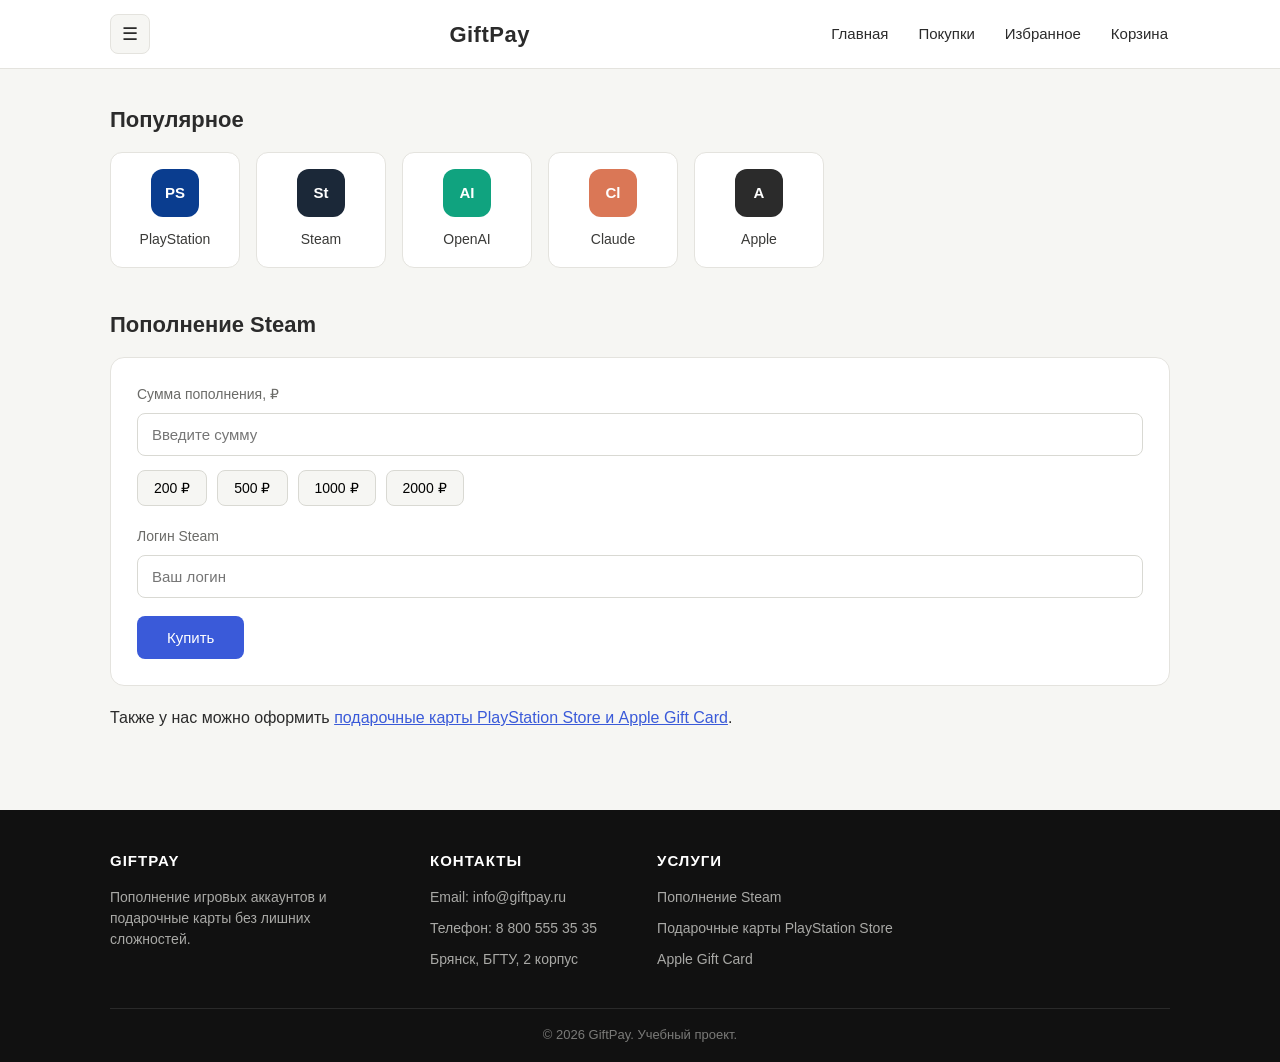
==== index.html @ 181891fd "Add files via upload" ====
<!DOCTYPE html>
<html lang="ru">
<head>
	<meta charset="UTF-8">
	<title>GiftPay — пополнение игровых сервисов</title>
	<meta name="viewport" content="width=device-width, initial-scale=1.0">
	<link rel="stylesheet" href="styles.css">
	<link rel="icon" href="images/favicon.svg" type="image/svg+xml">
</head>
<body>

	<header class="site-header">
		<div class="header-inner">
			<button class="menu-btn" id="menuBtn" title="Меню">&#9776;</button>
			<a href="index.html" class="logo">GiftPay</a>
			<nav class="top-nav">
				<ul>
					<li><a href="index.html">Главная</a></li>
					<li><a href="purchases.html">Покупки</a></li>
					<li><a href="favorites.html">Избранное</a></li>
					<li><a href="cart.html">Корзина</a></li>
				</ul>
			</nav>
		</div>
		<div class="dropdown-menu" id="dropdownMenu">
			<ul>
				<li><a href="services.html">Услуги</a></li>
				<li><a href="about.html">О нас</a></li>
				<li><a href="contacts.html">Контакты</a></li>
				<li><a href="profile.html">Профиль</a></li>
			</ul>
		</div>
	</header>

	<main class="container">

		<section class="popular">
			<h2>Популярное</h2>
			<div class="popular-list">
				<div class="popular-card">
					<div class="brand-icon icon-ps">PS</div>
					<span>PlayStation</span>
				</div>
				<div class="popular-card">
					<div class="brand-icon icon-steam">St</div>
					<span>Steam</span>
				</div>
				<div class="popular-card">
					<div class="brand-icon icon-openai">AI</div>
					<span>OpenAI</span>
				</div>
				<div class="popular-card">
					<div class="brand-icon icon-claude">Cl</div>
					<span>Claude</span>
				</div>
				<div class="popular-card">
					<div class="brand-icon icon-apple">A</div>
					<span>Apple</span>
				</div>
			</div>
		</section>

		<section class="shop">
			<h2>Пополнение Steam</h2>

			<div class="service-panel active" id="panel-steam">
				<p class="field-label">Сумма пополнения, ₽</p>
				<input class="amount-input" type="text" placeholder="Введите сумму">
				<div class="amount-presets">
					<button>200 ₽</button>
					<button>500 ₽</button>
					<button>1000 ₽</button>
					<button>2000 ₽</button>
				</div>
				<p class="field-label">Логин Steam</p>
				<input class="login-input" type="text" placeholder="Ваш логин">
				<button class="buy-btn">Купить</button>
			</div>

			<p class="note-text">
				Также у нас можно оформить <a href="services.html" class="text-link">подарочные карты PlayStation Store и Apple Gift Card</a>.
			</p>
		</section>

	</main>

	<footer class="site-footer">
		<div class="container">
			<div class="footer-cols">
				<div class="footer-col">
					<h3>GiftPay</h3>
					<p>Пополнение игровых аккаунтов и подарочные карты без лишних сложностей.</p>
				</div>
				<div class="footer-col">
					<h3>Контакты</h3>
					<ul>
						<li>Email: info@giftpay.ru</li>
						<li>Телефон: 8 800 555 35 35</li>
						<li>Брянск, БГТУ, 2 корпус</li>
					</ul>
				</div>
				<div class="footer-col">
					<h3>Услуги</h3>
					<ul>
						<li>Пополнение Steam</li>
						<li>Подарочные карты PlayStation Store</li>
						<li>Apple Gift Card</li>
					</ul>
				</div>
			</div>
			<div class="footer-bottom">
				&copy; 2026 GiftPay. Учебный проект.
			</div>
		</div>
	</footer>

	<script src="js/script.js"></script>
</body>
</html>
---- styles.css ----
/* ===================================
   Общий стиль сайта GiftPay
   =================================== */

* {
	margin: 0;
	padding: 0;
	box-sizing: border-box;
}

body {
	font-family: Arial, Helvetica, sans-serif;
	background: #f6f6f3;
	color: #2b2b2b;
	line-height: 1.5;
}

a:link,
a:visited {
	text-decoration: none;
	color: inherit;
}

a:hover {
	color: #3a5ad9;
}

a:active {
	color: #2f49b3;
}

/* Для пунктов навигации обычная и посещённая ссылка выглядят одинаково */
.top-nav a:link,
.top-nav a:visited,
.dropdown-menu a:link,
.dropdown-menu a:visited,
.service-tabs a:link,
.service-tabs a:visited,
.country-tabs a:link,
.country-tabs a:visited {
	color: inherit;
}

.text-link:link,
.text-link:visited {
	color: #3a5ad9;
	text-decoration: underline;
}

.text-link:hover {
	color: #2f49b3;
}

.note-text {
	margin-top: 20px;
}

ul {
	list-style: none;
}

img {
	max-width: 100%;
}

.container {
	max-width: 1100px;
	margin: 0 auto;
	padding: 0 20px;
}

/* ===== Шапка сайта ===== */

.site-header {
	background: #ffffff;
	border-bottom: 1px solid #e4e3de;
	position: relative;
}

.header-inner {
	max-width: 1100px;
	margin: 0 auto;
	padding: 14px 20px;
	display: flex;
	align-items: center;
	justify-content: space-between;
}

.menu-btn {
	width: 40px;
	height: 40px;
	border: 1px solid #e4e3de;
	background: #f6f6f3;
	border-radius: 8px;
	font-size: 18px;
	cursor: pointer;
	color: #2b2b2b;
}

.menu-btn:hover {
	background: #ececea;
}

.logo {
	font-size: 22px;
	font-weight: bold;
	color: #3a5ad9;
	letter-spacing: 0.5px;
}

.top-nav ul {
	display: flex;
	gap: 26px;
}

.top-nav a {
	font-size: 15px;
	color: #4a4a48;
	padding: 6px 2px;
	border-bottom: 2px solid transparent;
}

.top-nav a:hover {
	color: #3a5ad9;
	border-bottom: 2px solid #3a5ad9;
}

/* Выпадающее меню слева */

.dropdown-menu {
	display: none;
	position: absolute;
	top: 62px;
	left: 20px;
	background: #ffffff;
	border: 1px solid #e4e3de;
	border-radius: 10px;
	box-shadow: 0 6px 18px rgba(0, 0, 0, 0.08);
	overflow: hidden;
	z-index: 10;
}

.dropdown-menu.open {
	display: block;
}

.dropdown-menu li a {
	display: block;
	padding: 12px 22px;
	font-size: 15px;
	color: #2b2b2b;
	white-space: nowrap;
}

.dropdown-menu li a:hover {
	background: #f2f3ff;
	color: #3a5ad9;
}

/* ===== Популярное ===== */

.popular {
	padding: 34px 0 10px 0;
}

.popular h2 {
	font-size: 22px;
	margin-bottom: 16px;
}

.popular-list {
	display: flex;
	gap: 16px;
	flex-wrap: wrap;
}

.popular-card {
	width: 130px;
	background: #ffffff;
	border: 1px solid #e4e3de;
	border-radius: 12px;
	padding: 16px 10px;
	text-align: center;
}

.popular-card:hover {
	border-color: #3a5ad9;
}

.brand-icon {
	width: 48px;
	height: 48px;
	margin: 0 auto 10px auto;
	border-radius: 12px;
	display: flex;
	align-items: center;
	justify-content: center;
	color: #ffffff;
	font-weight: bold;
	font-size: 15px;
}

.icon-ps { background: #0a3d8f; }
.icon-steam { background: #1b2838; }
.icon-openai { background: #10a37f; }
.icon-claude { background: #da7756; }
.icon-apple { background: #2b2b2b; }

.popular-card span {
	font-size: 14px;
	color: #3a3a38;
}

/* ===== Блок пополнения / витрина услуг ===== */

.shop {
	padding: 30px 0 50px 0;
}

.shop h2 {
	font-size: 22px;
	margin-bottom: 16px;
}

.service-tabs {
	display: flex;
	gap: 24px;
	border-bottom: 1px solid #e4e3de;
	margin-bottom: 22px;
}

.service-tabs li a {
	display: inline-block;
	padding: 10px 2px;
	font-size: 15px;
	color: #7a7a76;
	border-bottom: 2px solid transparent;
	cursor: pointer;
}

.service-tabs li a.active {
	color: #2b2b2b;
	border-bottom: 2px solid #3a5ad9;
}

.service-panel {
	display: none;
	background: #ffffff;
	border: 1px solid #e4e3de;
	border-radius: 14px;
	padding: 26px;
}

.service-panel.active {
	display: block;
}

.country-tabs {
	display: flex;
	gap: 10px;
	margin-bottom: 20px;
}

.country-tabs li a {
	display: inline-block;
	padding: 9px 18px;
	border: 1px solid #d9d9d3;
	border-radius: 8px;
	font-size: 14px;
	color: #4a4a48;
}

.country-tabs li a.active {
	border-color: #3a5ad9;
	color: #3a5ad9;
	background: #f2f3ff;
}

.field-label {
	font-size: 14px;
	color: #6b6b68;
	margin-bottom: 8px;
}

.amount-input {
	width: 100%;
	padding: 12px 14px;
	border: 1px solid #d9d9d3;
	border-radius: 8px;
	font-size: 15px;
	margin-bottom: 14px;
}

.amount-presets {
	display: flex;
	gap: 10px;
	margin-bottom: 20px;
	flex-wrap: wrap;
}

.amount-presets button {
	padding: 9px 16px;
	border: 1px solid #d9d9d3;
	border-radius: 8px;
	background: #f6f6f3;
	font-size: 14px;
	cursor: pointer;
}

.amount-presets button:hover,
.amount-presets button.picked {
	border-color: #3a5ad9;
	color: #3a5ad9;
	background: #f2f3ff;
}

.login-input {
	width: 100%;
	padding: 12px 14px;
	border: 1px solid #d9d9d3;
	border-radius: 8px;
	font-size: 15px;
	margin-bottom: 18px;
}

.buy-btn {
	padding: 13px 30px;
	background: #3a5ad9;
	color: #ffffff;
	border: none;
	border-radius: 8px;
	font-size: 15px;
	cursor: pointer;
}

.buy-btn:hover {
	background: #2f49b3;
}

/* ===== Обычный текстовый блок (страницы О нас / Контакты) ===== */

.page-section {
	padding: 40px 0;
}

.page-section h1 {
	font-size: 26px;
	margin-bottom: 18px;
}

.page-section h2 {
	font-size: 20px;
	margin: 24px 0 12px 0;
}

.page-section p {
	margin-bottom: 14px;
	color: #3a3a38;
	max-width: 720px;
}

.info-list li {
	margin-bottom: 8px;
	color: #3a3a38;
}

.map-wrap {
	margin-top: 20px;
	border: 1px solid #e4e3de;
	border-radius: 12px;
	overflow: hidden;
}

.map-wrap iframe {
	width: 100%;
	height: 380px;
	border: 0;
	display: block;
}

.empty-block {
	background: #ffffff;
	border: 1px solid #e4e3de;
	border-radius: 12px;
	padding: 50px 20px;
	text-align: center;
	color: #7a7a76;
}

/* ===== Подвал ===== */

.site-footer {
	background: #111111;
	color: #d8d8d5;
	padding: 40px 0 18px 0;
	margin-top: 30px;
}

.footer-cols {
	display: flex;
	gap: 60px;
	flex-wrap: wrap;
	margin-bottom: 28px;
}

.footer-col h3 {
	font-size: 15px;
	letter-spacing: 1px;
	margin-bottom: 14px;
	color: #ffffff;
	text-transform: uppercase;
}

.footer-col p {
	font-size: 14px;
	color: #a9a9a6;
	max-width: 260px;
}

.footer-col li {
	font-size: 14px;
	color: #a9a9a6;
	margin-bottom: 10px;
}

.footer-bottom {
	border-top: 1px solid #2a2a2a;
	padding-top: 16px;
	text-align: center;
	font-size: 13px;
	color: #7a7a78;
}
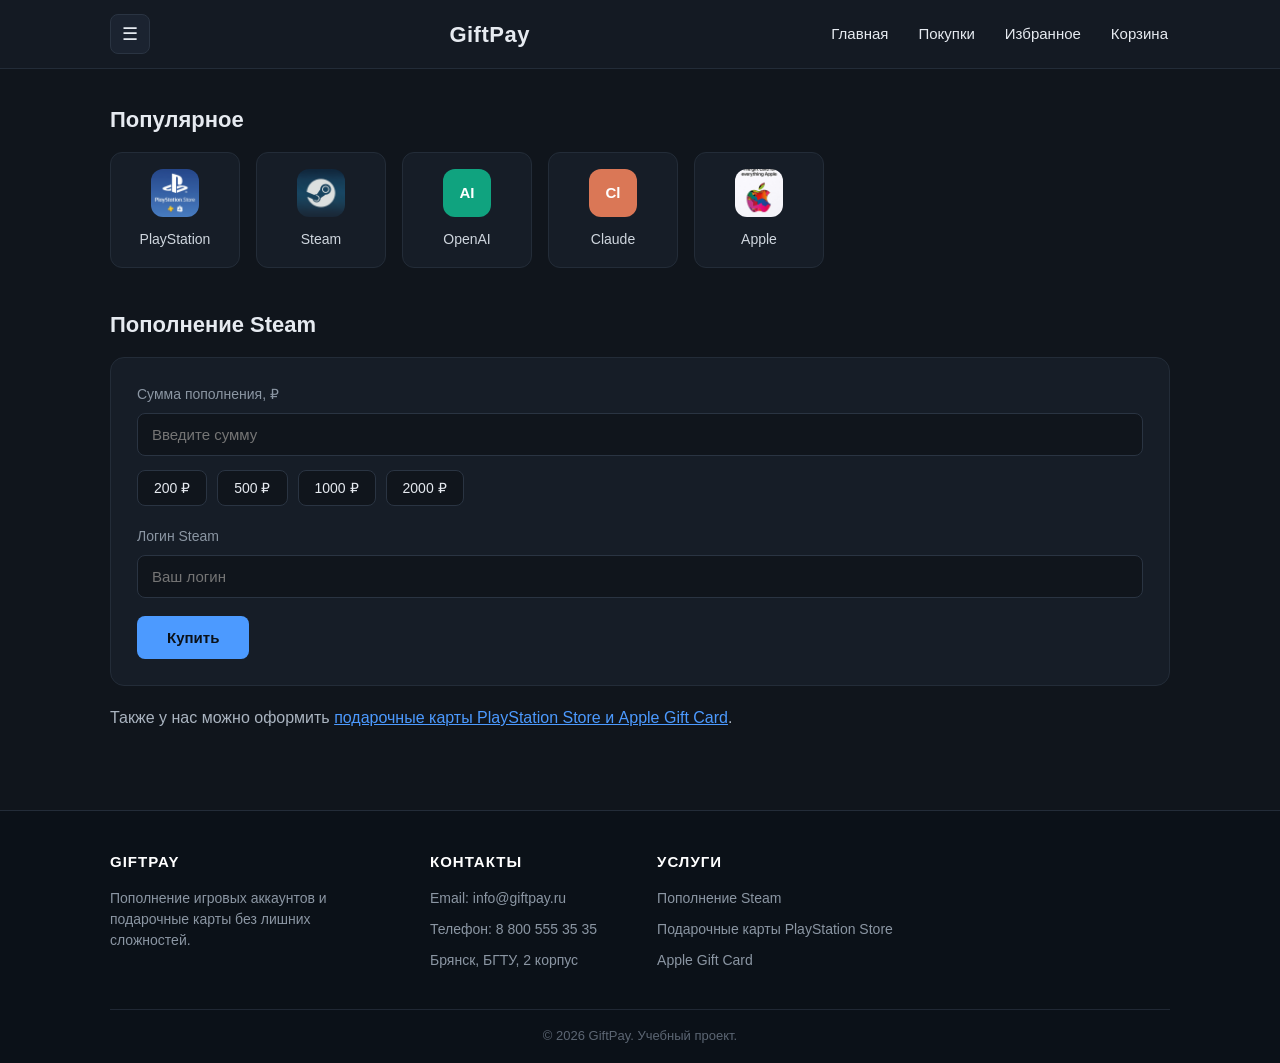
==== commit 4608f0a9: "Add files via upload" ====
--- a/index.html
+++ b/index.html
@@ -11,7 +11,17 @@
 
 	<header class="site-header">
 		<div class="header-inner">
-			<button class="menu-btn" id="menuBtn" title="Меню">&#9776;</button>
+			<div class="menu-wrap">
+				<button class="menu-btn" id="menuBtn" title="Меню">&#9776;</button>
+				<div class="dropdown-menu" id="dropdownMenu">
+					<ul>
+						<li><a href="services.html">Услуги</a></li>
+						<li><a href="about.html">О нас</a></li>
+						<li><a href="contacts.html">Контакты</a></li>
+						<li><a href="profile.html">Профиль</a></li>
+					</ul>
+				</div>
+			</div>
 			<a href="index.html" class="logo">GiftPay</a>
 			<nav class="top-nav">
 				<ul>
@@ -22,14 +32,6 @@
 				</ul>
 			</nav>
 		</div>
-		<div class="dropdown-menu" id="dropdownMenu">
-			<ul>
-				<li><a href="services.html">Услуги</a></li>
-				<li><a href="about.html">О нас</a></li>
-				<li><a href="contacts.html">Контакты</a></li>
-				<li><a href="profile.html">Профиль</a></li>
-			</ul>
-		</div>
 	</header>
 
 	<main class="container">
@@ -37,14 +39,18 @@
 		<section class="popular">
 			<h2>Популярное</h2>
 			<div class="popular-list">
-				<div class="popular-card">
-					<div class="brand-icon icon-ps">PS</div>
+				<a class="popular-card" href="services.html#ps">
+					<div class="brand-photo">
+						<img src="images/popular-ps.png" alt="Обложка PlayStation Store">
+					</div>
 					<span>PlayStation</span>
-				</div>
-				<div class="popular-card">
-					<div class="brand-icon icon-steam">St</div>
+				</a>
+				<a class="popular-card" href="services.html#steam">
+					<div class="brand-photo">
+						<img src="images/popular-steam.png" alt="Обложка Steam">
+					</div>
 					<span>Steam</span>
-				</div>
+				</a>
 				<div class="popular-card">
 					<div class="brand-icon icon-openai">AI</div>
 					<span>OpenAI</span>
@@ -53,10 +59,12 @@
 					<div class="brand-icon icon-claude">Cl</div>
 					<span>Claude</span>
 				</div>
-				<div class="popular-card">
-					<div class="brand-icon icon-apple">A</div>
+				<a class="popular-card" href="services.html#apple">
+					<div class="brand-photo">
+						<img src="images/popular-apple.png" alt="Обложка Apple Gift Card">
+					</div>
 					<span>Apple</span>
-				</div>
+				</a>
 			</div>
 		</section>
 
--- a/styles.css
+++ b/styles.css
@@ -1,5 +1,6 @@
 /* ===================================
    Общий стиль сайта GiftPay
+   Тёмная тема с голубыми акцентами
    =================================== */
 
 * {
@@ -10,8 +11,8 @@
 
 body {
 	font-family: Arial, Helvetica, sans-serif;
-	background: #f6f6f3;
-	color: #2b2b2b;
+	background: #10151c;
+	color: #e6eaf0;
 	line-height: 1.5;
 }
 
@@ -22,11 +23,11 @@
 }
 
 a:hover {
-	color: #3a5ad9;
+	color: #4c9aff;
 }
 
 a:active {
-	color: #2f49b3;
+	color: #78b4ff;
 }
 
 /* Для пунктов навигации обычная и посещённая ссылка выглядят одинаково */
@@ -43,16 +44,17 @@
 
 .text-link:link,
 .text-link:visited {
-	color: #3a5ad9;
+	color: #4c9aff;
 	text-decoration: underline;
 }
 
 .text-link:hover {
-	color: #2f49b3;
+	color: #78b4ff;
 }
 
 .note-text {
 	margin-top: 20px;
+	color: #aab4c0;
 }
 
 ul {
@@ -61,6 +63,7 @@
 
 img {
 	max-width: 100%;
+	display: block;
 }
 
 .container {
@@ -72,9 +75,8 @@
 /* ===== Шапка сайта ===== */
 
 .site-header {
-	background: #ffffff;
-	border-bottom: 1px solid #e4e3de;
-	position: relative;
+	background: #141a23;
+	border-bottom: 1px solid #232c38;
 }
 
 .header-inner {
@@ -86,25 +88,31 @@
 	justify-content: space-between;
 }
 
+/* Обёртка кнопки-меню — от неё отталкивается выпадающий список,
+   поэтому он всегда открывается именно под кнопкой */
+.menu-wrap {
+	position: relative;
+}
+
 .menu-btn {
 	width: 40px;
 	height: 40px;
-	border: 1px solid #e4e3de;
-	background: #f6f6f3;
+	border: 1px solid #2a3442;
+	background: #1b2330;
 	border-radius: 8px;
 	font-size: 18px;
 	cursor: pointer;
-	color: #2b2b2b;
+	color: #e6eaf0;
 }
 
 .menu-btn:hover {
-	background: #ececea;
+	background: #232d3c;
 }
 
 .logo {
 	font-size: 22px;
 	font-weight: bold;
-	color: #3a5ad9;
+	color: #4c9aff;
 	letter-spacing: 0.5px;
 }
 
@@ -115,27 +123,27 @@
 
 .top-nav a {
 	font-size: 15px;
-	color: #4a4a48;
+	color: #aab4c0;
 	padding: 6px 2px;
 	border-bottom: 2px solid transparent;
 }
 
 .top-nav a:hover {
-	color: #3a5ad9;
-	border-bottom: 2px solid #3a5ad9;
-}
-
-/* Выпадающее меню слева */
+	color: #4c9aff;
+	border-bottom: 2px solid #4c9aff;
+}
+
+/* Выпадающее меню слева, привязано к .menu-wrap */
 
 .dropdown-menu {
 	display: none;
 	position: absolute;
-	top: 62px;
-	left: 20px;
-	background: #ffffff;
-	border: 1px solid #e4e3de;
+	top: 50px;
+	left: 0;
+	background: #1b2330;
+	border: 1px solid #2a3442;
 	border-radius: 10px;
-	box-shadow: 0 6px 18px rgba(0, 0, 0, 0.08);
+	box-shadow: 0 10px 24px rgba(0, 0, 0, 0.35);
 	overflow: hidden;
 	z-index: 10;
 }
@@ -148,13 +156,13 @@
 	display: block;
 	padding: 12px 22px;
 	font-size: 15px;
-	color: #2b2b2b;
+	color: #e6eaf0;
 	white-space: nowrap;
 }
 
 .dropdown-menu li a:hover {
-	background: #f2f3ff;
-	color: #3a5ad9;
+	background: #232d3c;
+	color: #4c9aff;
 }
 
 /* ===== Популярное ===== */
@@ -176,15 +184,15 @@
 
 .popular-card {
 	width: 130px;
-	background: #ffffff;
-	border: 1px solid #e4e3de;
+	background: #161d27;
+	border: 1px solid #232c38;
 	border-radius: 12px;
 	padding: 16px 10px;
 	text-align: center;
 }
 
 .popular-card:hover {
-	border-color: #3a5ad9;
+	border-color: #4c9aff;
 }
 
 .brand-icon {
@@ -200,15 +208,26 @@
 	font-size: 15px;
 }
 
-.icon-ps { background: #0a3d8f; }
-.icon-steam { background: #1b2838; }
 .icon-openai { background: #10a37f; }
 .icon-claude { background: #da7756; }
-.icon-apple { background: #2b2b2b; }
+
+.brand-photo {
+	width: 48px;
+	height: 48px;
+	margin: 0 auto 10px auto;
+	border-radius: 12px;
+	overflow: hidden;
+}
+
+.brand-photo img {
+	width: 100%;
+	height: 100%;
+	object-fit: cover;
+}
 
 .popular-card span {
 	font-size: 14px;
-	color: #3a3a38;
+	color: #cfd6de;
 }
 
 /* ===== Блок пополнения / витрина услуг ===== */
@@ -225,7 +244,7 @@
 .service-tabs {
 	display: flex;
 	gap: 24px;
-	border-bottom: 1px solid #e4e3de;
+	border-bottom: 1px solid #232c38;
 	margin-bottom: 22px;
 }
 
@@ -233,26 +252,73 @@
 	display: inline-block;
 	padding: 10px 2px;
 	font-size: 15px;
-	color: #7a7a76;
+	color: #8b96a3;
 	border-bottom: 2px solid transparent;
 	cursor: pointer;
 }
 
 .service-tabs li a.active {
-	color: #2b2b2b;
-	border-bottom: 2px solid #3a5ad9;
+	color: #e6eaf0;
+	border-bottom: 2px solid #4c9aff;
 }
 
 .service-panel {
 	display: none;
-	background: #ffffff;
-	border: 1px solid #e4e3de;
+	background: #161d27;
+	border: 1px solid #232c38;
 	border-radius: 14px;
 	padding: 26px;
 }
 
 .service-panel.active {
 	display: block;
+}
+
+/* Карточка товара наверху вкладки, в духе витрины маркетплейса */
+
+.product-card {
+	display: flex;
+	gap: 22px;
+	margin-bottom: 26px;
+	padding-bottom: 26px;
+	border-bottom: 1px solid #232c38;
+}
+
+.product-cover {
+	width: 150px;
+	height: 150px;
+	flex-shrink: 0;
+	border-radius: 12px;
+	overflow: hidden;
+	border: 1px solid #232c38;
+}
+
+.product-cover img {
+	width: 100%;
+	height: 100%;
+	object-fit: cover;
+}
+
+.product-info h3 {
+	font-size: 19px;
+	margin-bottom: 10px;
+}
+
+.product-info p {
+	font-size: 14px;
+	color: #aab4c0;
+	margin-bottom: 12px;
+	max-width: 560px;
+}
+
+.product-meta li {
+	font-size: 13px;
+	color: #8b96a3;
+	margin-bottom: 4px;
+}
+
+.product-meta b {
+	color: #cfd6de;
 }
 
 .country-tabs {
@@ -264,31 +330,33 @@
 .country-tabs li a {
 	display: inline-block;
 	padding: 9px 18px;
-	border: 1px solid #d9d9d3;
+	border: 1px solid #2a3442;
 	border-radius: 8px;
 	font-size: 14px;
-	color: #4a4a48;
+	color: #aab4c0;
 }
 
 .country-tabs li a.active {
-	border-color: #3a5ad9;
-	color: #3a5ad9;
-	background: #f2f3ff;
+	border-color: #4c9aff;
+	color: #4c9aff;
+	background: rgba(76, 154, 255, 0.12);
 }
 
 .field-label {
 	font-size: 14px;
-	color: #6b6b68;
+	color: #8b96a3;
 	margin-bottom: 8px;
 }
 
 .amount-input {
 	width: 100%;
 	padding: 12px 14px;
-	border: 1px solid #d9d9d3;
+	border: 1px solid #2a3442;
 	border-radius: 8px;
 	font-size: 15px;
 	margin-bottom: 14px;
+	background: #10151c;
+	color: #e6eaf0;
 }
 
 .amount-presets {
@@ -300,33 +368,37 @@
 
 .amount-presets button {
 	padding: 9px 16px;
-	border: 1px solid #d9d9d3;
+	border: 1px solid #2a3442;
 	border-radius: 8px;
-	background: #f6f6f3;
+	background: #10151c;
+	color: #e6eaf0;
 	font-size: 14px;
 	cursor: pointer;
 }
 
 .amount-presets button:hover,
 .amount-presets button.picked {
-	border-color: #3a5ad9;
-	color: #3a5ad9;
-	background: #f2f3ff;
+	border-color: #4c9aff;
+	color: #4c9aff;
+	background: rgba(76, 154, 255, 0.12);
 }
 
 .login-input {
 	width: 100%;
 	padding: 12px 14px;
-	border: 1px solid #d9d9d3;
+	border: 1px solid #2a3442;
 	border-radius: 8px;
 	font-size: 15px;
 	margin-bottom: 18px;
+	background: #10151c;
+	color: #e6eaf0;
 }
 
 .buy-btn {
 	padding: 13px 30px;
-	background: #3a5ad9;
-	color: #ffffff;
+	background: #4c9aff;
+	color: #0b1118;
+	font-weight: bold;
 	border: none;
 	border-radius: 8px;
 	font-size: 15px;
@@ -334,7 +406,7 @@
 }
 
 .buy-btn:hover {
-	background: #2f49b3;
+	background: #78b4ff;
 }
 
 /* ===== Обычный текстовый блок (страницы О нас / Контакты) ===== */
@@ -355,18 +427,18 @@
 
 .page-section p {
 	margin-bottom: 14px;
-	color: #3a3a38;
+	color: #aab4c0;
 	max-width: 720px;
 }
 
 .info-list li {
 	margin-bottom: 8px;
-	color: #3a3a38;
+	color: #aab4c0;
 }
 
 .map-wrap {
 	margin-top: 20px;
-	border: 1px solid #e4e3de;
+	border: 1px solid #232c38;
 	border-radius: 12px;
 	overflow: hidden;
 }
@@ -379,21 +451,22 @@
 }
 
 .empty-block {
-	background: #ffffff;
-	border: 1px solid #e4e3de;
+	background: #161d27;
+	border: 1px solid #232c38;
 	border-radius: 12px;
 	padding: 50px 20px;
 	text-align: center;
-	color: #7a7a76;
+	color: #8b96a3;
 }
 
 /* ===== Подвал ===== */
 
 .site-footer {
-	background: #111111;
-	color: #d8d8d5;
+	background: #0b1118;
+	color: #aab4c0;
 	padding: 40px 0 18px 0;
 	margin-top: 30px;
+	border-top: 1px solid #232c38;
 }
 
 .footer-cols {
@@ -413,20 +486,20 @@
 
 .footer-col p {
 	font-size: 14px;
-	color: #a9a9a6;
+	color: #8b96a3;
 	max-width: 260px;
 }
 
 .footer-col li {
 	font-size: 14px;
-	color: #a9a9a6;
+	color: #8b96a3;
 	margin-bottom: 10px;
 }
 
 .footer-bottom {
-	border-top: 1px solid #2a2a2a;
+	border-top: 1px solid #202834;
 	padding-top: 16px;
 	text-align: center;
 	font-size: 13px;
-	color: #7a7a78;
-}
+	color: #5c6673;
+}
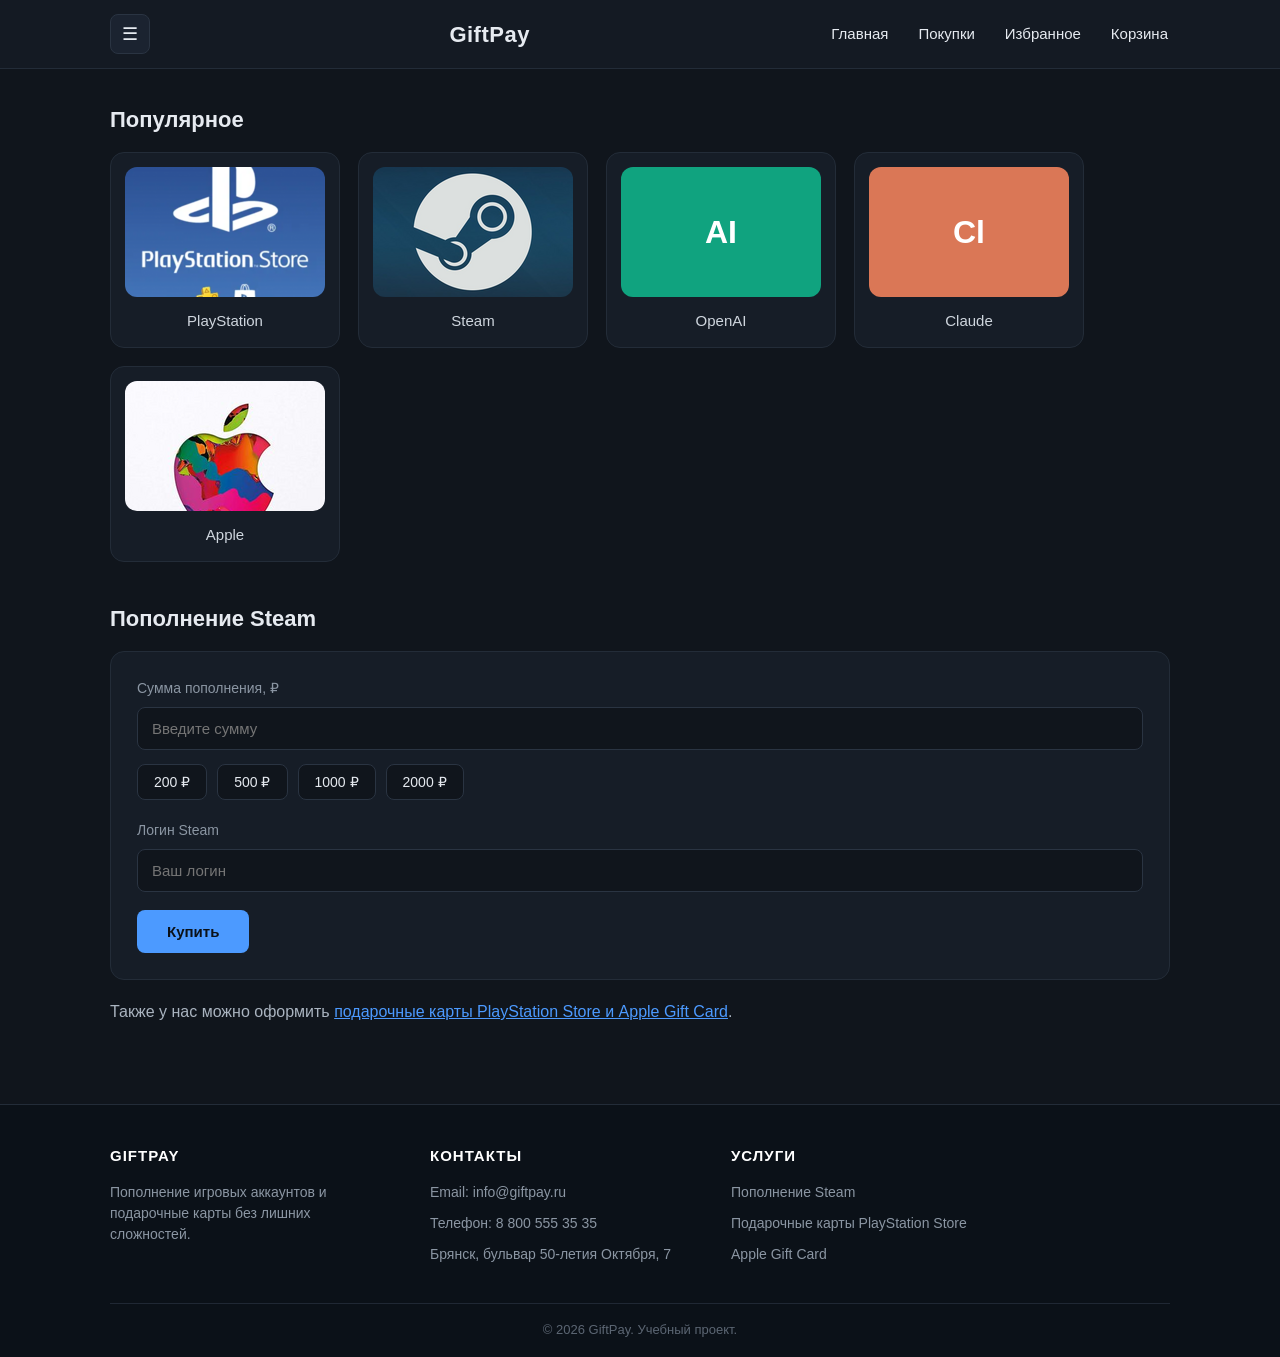
==== commit 95de2bf1: "Add files via upload" ====
--- a/index.html
+++ b/index.html
@@ -104,7 +104,7 @@
 					<ul>
 						<li>Email: info@giftpay.ru</li>
 						<li>Телефон: 8 800 555 35 35</li>
-						<li>Брянск, БГТУ, 2 корпус</li>
+						<li>Брянск, бульвар 50-летия Октября, 7</li>
 					</ul>
 				</div>
 				<div class="footer-col">
--- a/styles.css
+++ b/styles.css
@@ -178,16 +178,16 @@
 
 .popular-list {
 	display: flex;
-	gap: 16px;
+	gap: 18px;
 	flex-wrap: wrap;
 }
 
 .popular-card {
-	width: 130px;
+	width: 230px;
 	background: #161d27;
 	border: 1px solid #232c38;
-	border-radius: 12px;
-	padding: 16px 10px;
+	border-radius: 14px;
+	padding: 14px;
 	text-align: center;
 }
 
@@ -196,25 +196,25 @@
 }
 
 .brand-icon {
-	width: 48px;
-	height: 48px;
-	margin: 0 auto 10px auto;
+	width: 100%;
+	height: 130px;
+	margin: 0 auto 12px auto;
 	border-radius: 12px;
 	display: flex;
 	align-items: center;
 	justify-content: center;
 	color: #ffffff;
 	font-weight: bold;
-	font-size: 15px;
+	font-size: 32px;
 }
 
 .icon-openai { background: #10a37f; }
 .icon-claude { background: #da7756; }
 
 .brand-photo {
-	width: 48px;
-	height: 48px;
-	margin: 0 auto 10px auto;
+	width: 100%;
+	height: 130px;
+	margin: 0 auto 12px auto;
 	border-radius: 12px;
 	overflow: hidden;
 }
@@ -226,7 +226,7 @@
 }
 
 .popular-card span {
-	font-size: 14px;
+	font-size: 15px;
 	color: #cfd6de;
 }
 
